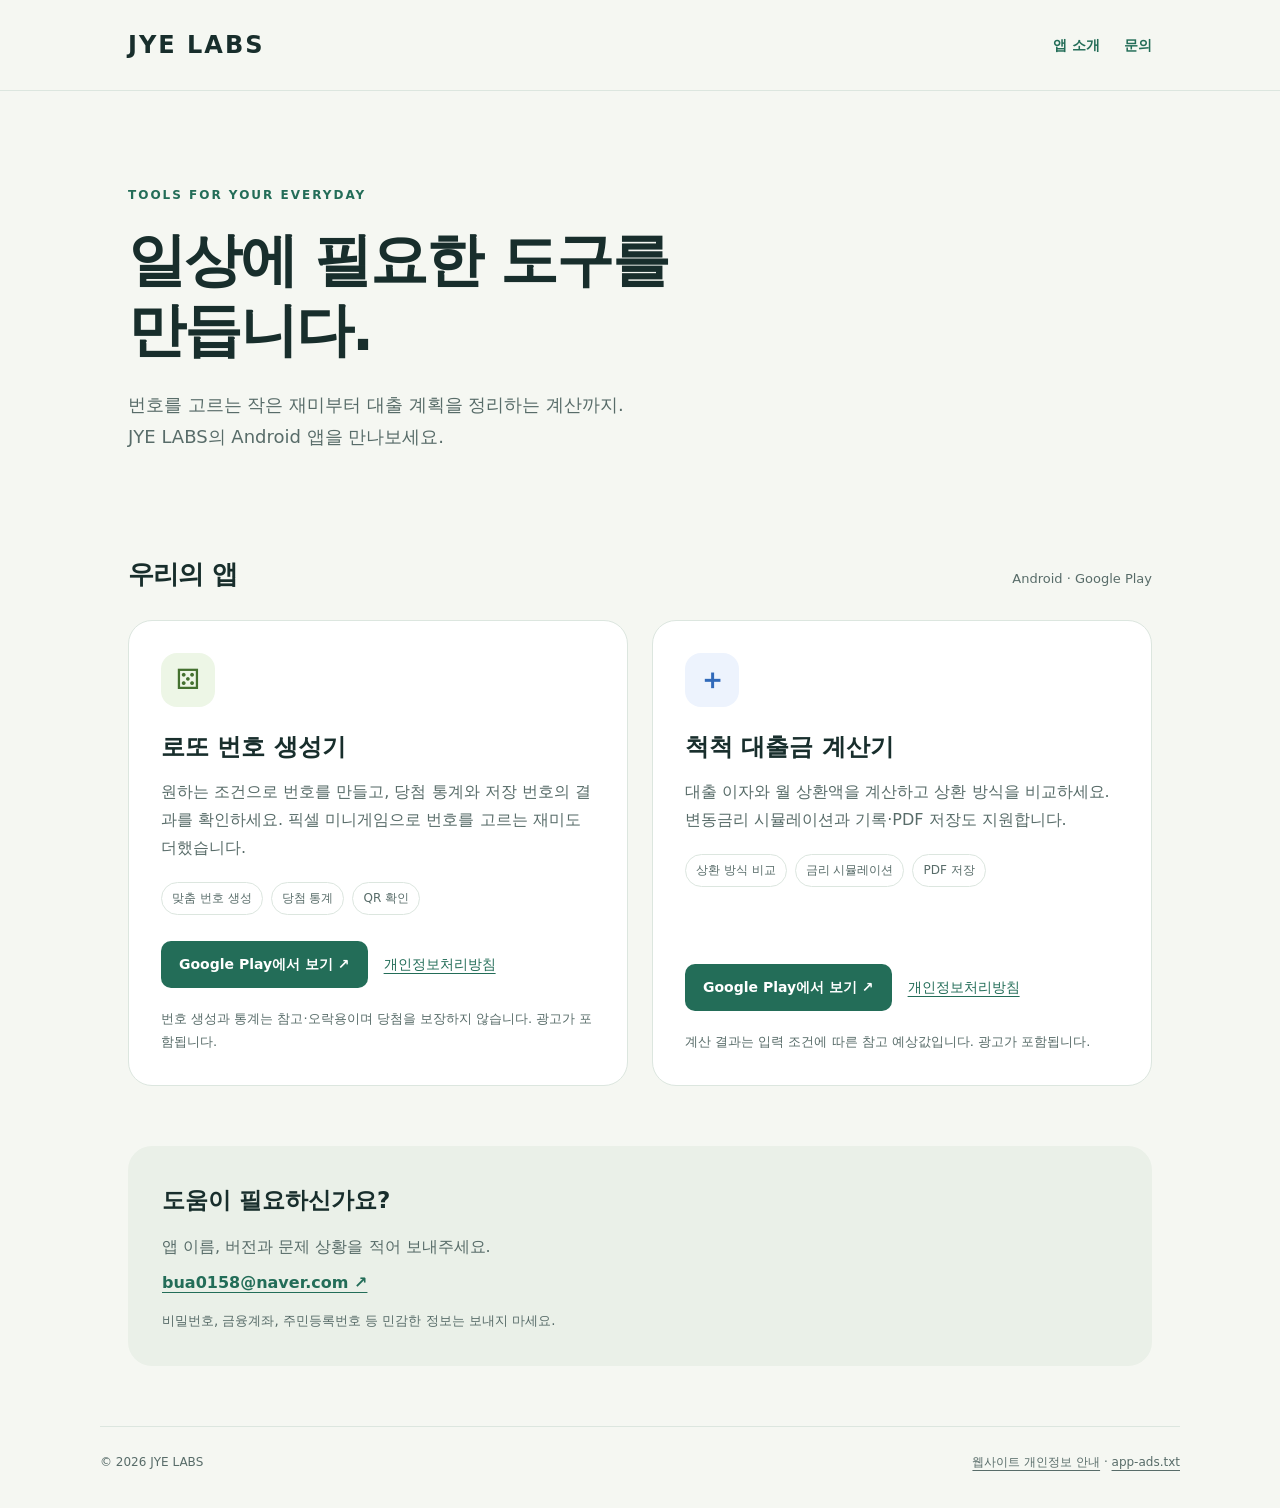
==== index.html @ 8f2f7859 "Publish JYE LABS developer site, app privacy pages and app-ads.txt" ====
<!doctype html><html lang="ko"><head><meta charset="utf-8"><meta name="viewport" content="width=device-width,initial-scale=1"><meta name="description" content="로또 번호 생성기와 척척 대출금 계산기의 공식 개발자 소개, 지원 및 개인정보처리방침"><meta name="color-scheme" content="light"><title>JYE LABS | 개발자 웹사이트</title><link rel="stylesheet" href="/styles.css"><link rel="icon" href="/favicon.svg" type="image/svg+xml"></head><body><header><div class="wrap nav"><a class="brand" href="/">JYE LABS</a><nav aria-label="주 메뉴"><a href="/#apps">앱 소개</a><a href="/#contact">문의</a></nav></div></header><main class="wrap"><section class="hero"><div class="eyebrow">TOOLS FOR YOUR EVERYDAY</div><h1>일상에 필요한 도구를<br>만듭니다.</h1><p>번호를 고르는 작은 재미부터 대출 계획을 정리하는 계산까지.<br>JYE LABS의 Android 앱을 만나보세요.</p></section><section id="apps"><div class="section-head"><h2>우리의 앱</h2><span>Android · Google Play</span></div><div class="grid"><article class="card"><div class="icon" aria-hidden="true">⚄</div><h3>로또 번호 생성기</h3><p>원하는 조건으로 번호를 만들고, 당첨 통계와 저장 번호의 결과를 확인하세요. 픽셀 미니게임으로 번호를 고르는 재미도 더했습니다.</p><div class="tags"><span class="tag">맞춤 번호 생성</span><span class="tag">당첨 통계</span><span class="tag">QR 확인</span></div><div class="links"><a class="button" href="https://play.google.com/store/apps/details?id=com.jyelabs.luckmasterlotto" rel="noopener noreferrer" target="_blank">Google Play에서 보기 ↗</a><a class="textlink" href="/privacy/lotto.html">개인정보처리방침</a></div><p class="note">번호 생성과 통계는 참고·오락용이며 당첨을 보장하지 않습니다. 광고가 포함됩니다.</p></article><article class="card"><div class="icon blue" aria-hidden="true">＋</div><h3>척척 대출금 계산기</h3><p>대출 이자와 월 상환액을 계산하고 상환 방식을 비교하세요. 변동금리 시뮬레이션과 기록·PDF 저장도 지원합니다.</p><div class="tags"><span class="tag">상환 방식 비교</span><span class="tag">금리 시뮬레이션</span><span class="tag">PDF 저장</span></div><div class="links"><a class="button" href="https://play.google.com/store/apps/details?id=com.aistudio.loancalculator.xqywt" rel="noopener noreferrer" target="_blank">Google Play에서 보기 ↗</a><a class="textlink" href="/privacy/loan.html">개인정보처리방침</a></div><p class="note">계산 결과는 입력 조건에 따른 참고 예상값입니다. 광고가 포함됩니다.</p></article></div></section><section class="support" id="contact"><h2>도움이 필요하신가요?</h2><p>앱 이름, 버전과 문제 상황을 적어 보내주세요.</p><a href="mailto:bua0158@naver.com">bua0158@naver.com ↗</a><small>비밀번호, 금융계좌, 주민등록번호 등 민감한 정보는 보내지 마세요.</small></section></main><footer class="wrap footer"><span>© 2026 JYE LABS</span><span><a href="/privacy/site.html">웹사이트 개인정보 안내</a> · <a href="/app-ads.txt">app-ads.txt</a></span></footer></body></html>
---- styles.css ----
:root{--ink:#182e2c;--muted:#586c69;--paper:#f5f7f2;--green:#236d58;--line:#dce6df;--white:#fff}*{box-sizing:border-box}html{scroll-behavior:smooth}body{margin:0;background:var(--paper);color:var(--ink);font:16px/1.75 system-ui,-apple-system,"Segoe UI","Malgun Gothic",sans-serif}a{color:var(--green);text-underline-offset:4px}a:focus-visible{outline:3px solid #e7aa35;outline-offset:5px}.wrap{max-width:1080px;margin:auto;padding:0 28px}header{border-bottom:1px solid var(--line)}.nav{display:flex;align-items:center;justify-content:space-between;gap:24px;min-height:90px}.brand{text-decoration:none;color:var(--ink);font-size:24px;letter-spacing:2px;font-weight:800}.nav nav{display:flex;gap:24px}.nav nav a{text-decoration:none;font-size:14px;font-weight:650}.hero{padding:94px 0 72px;max-width:790px}.eyebrow{color:var(--green);font-size:12px;font-weight:800;letter-spacing:2px}.hero h1{font-size:clamp(34px,5.5vw,58px);line-height:1.2;letter-spacing:-2px;margin:20px 0 24px}.hero p{color:var(--muted);max-width:620px;font-size:18px}.section-head{display:flex;justify-content:space-between;align-items:baseline;margin:10px 0 22px}.section-head h2{font-size:26px;letter-spacing:-.8px;margin:0}.section-head span{font-size:13px;color:var(--muted)}.grid{display:grid;grid-template-columns:1fr 1fr;gap:24px}.card{background:var(--white);border:1px solid var(--line);border-radius:24px;padding:32px;display:flex;flex-direction:column}.icon{width:54px;height:54px;border-radius:16px;background:#edf6e6;color:#44712f;display:grid;place-items:center;font-size:28px;font-weight:800}.icon.blue{background:#edf3fd;color:#316aba}.card h3{font-size:24px;line-height:1.4;margin:24px 0 14px}.card p{color:var(--muted);margin:0 0 20px}.tags{display:flex;flex-wrap:wrap;gap:8px;margin-bottom:26px}.tag{font-size:12px;border:1px solid var(--line);border-radius:99px;padding:5px 10px;color:var(--muted)}.links{display:flex;flex-wrap:wrap;gap:16px;align-items:center;margin-top:auto}.button{display:inline-block;background:var(--green);color:white;padding:11px 18px;border-radius:10px;text-decoration:none;font-size:14px;font-weight:700}.textlink{font-size:14px}.note{font-size:13px!important;padding-top:20px;margin-bottom:0!important}.support{margin:60px 0;background:#eaf0e8;border-radius:24px;padding:34px}.support h2{font-size:23px;margin:0 0 12px}.support p{color:var(--muted);margin:8px 0}.support a{font-weight:700}.support small{display:block;color:var(--muted);margin-top:12px}.footer{border-top:1px solid var(--line);margin-top:30px;padding:25px 0 35px;display:flex;justify-content:space-between;gap:20px;font-size:12px;color:var(--muted)}.footer a{color:var(--muted)}.policy{max-width:840px;padding-top:58px;padding-bottom:40px}.policy h1{font-size:clamp(27px,4vw,38px);line-height:1.3;letter-spacing:-1px}.policy .lede{font-size:17px;color:var(--muted)}.policy .meta{font-size:13px;color:var(--muted);padding-bottom:24px;border-bottom:1px solid var(--line)}.policy section{padding-top:20px}.policy h2{font-size:21px;margin-top:26px}.policy li{margin:8px 0}.policy p{margin:12px 0}.policy .callout{padding:20px;background:#eaf0e8;border-radius:12px}.policy .back{display:inline-block;margin-top:30px}@media(max-width:640px){.wrap{padding:0 20px}.nav{min-height:76px;gap:16px}.nav nav{gap:14px}.brand{font-size:20px}.nav nav a{font-size:12px}.hero{padding:58px 0 44px}.hero p{font-size:16px}.section-head{display:block}.section-head span{display:block;margin-top:8px}.grid{grid-template-columns:1fr}.card{padding:26px}.support{padding:26px;margin-top:36px}.footer{display:block}.footer>span{display:block;margin-bottom:10px}.policy{padding-top:30px}}
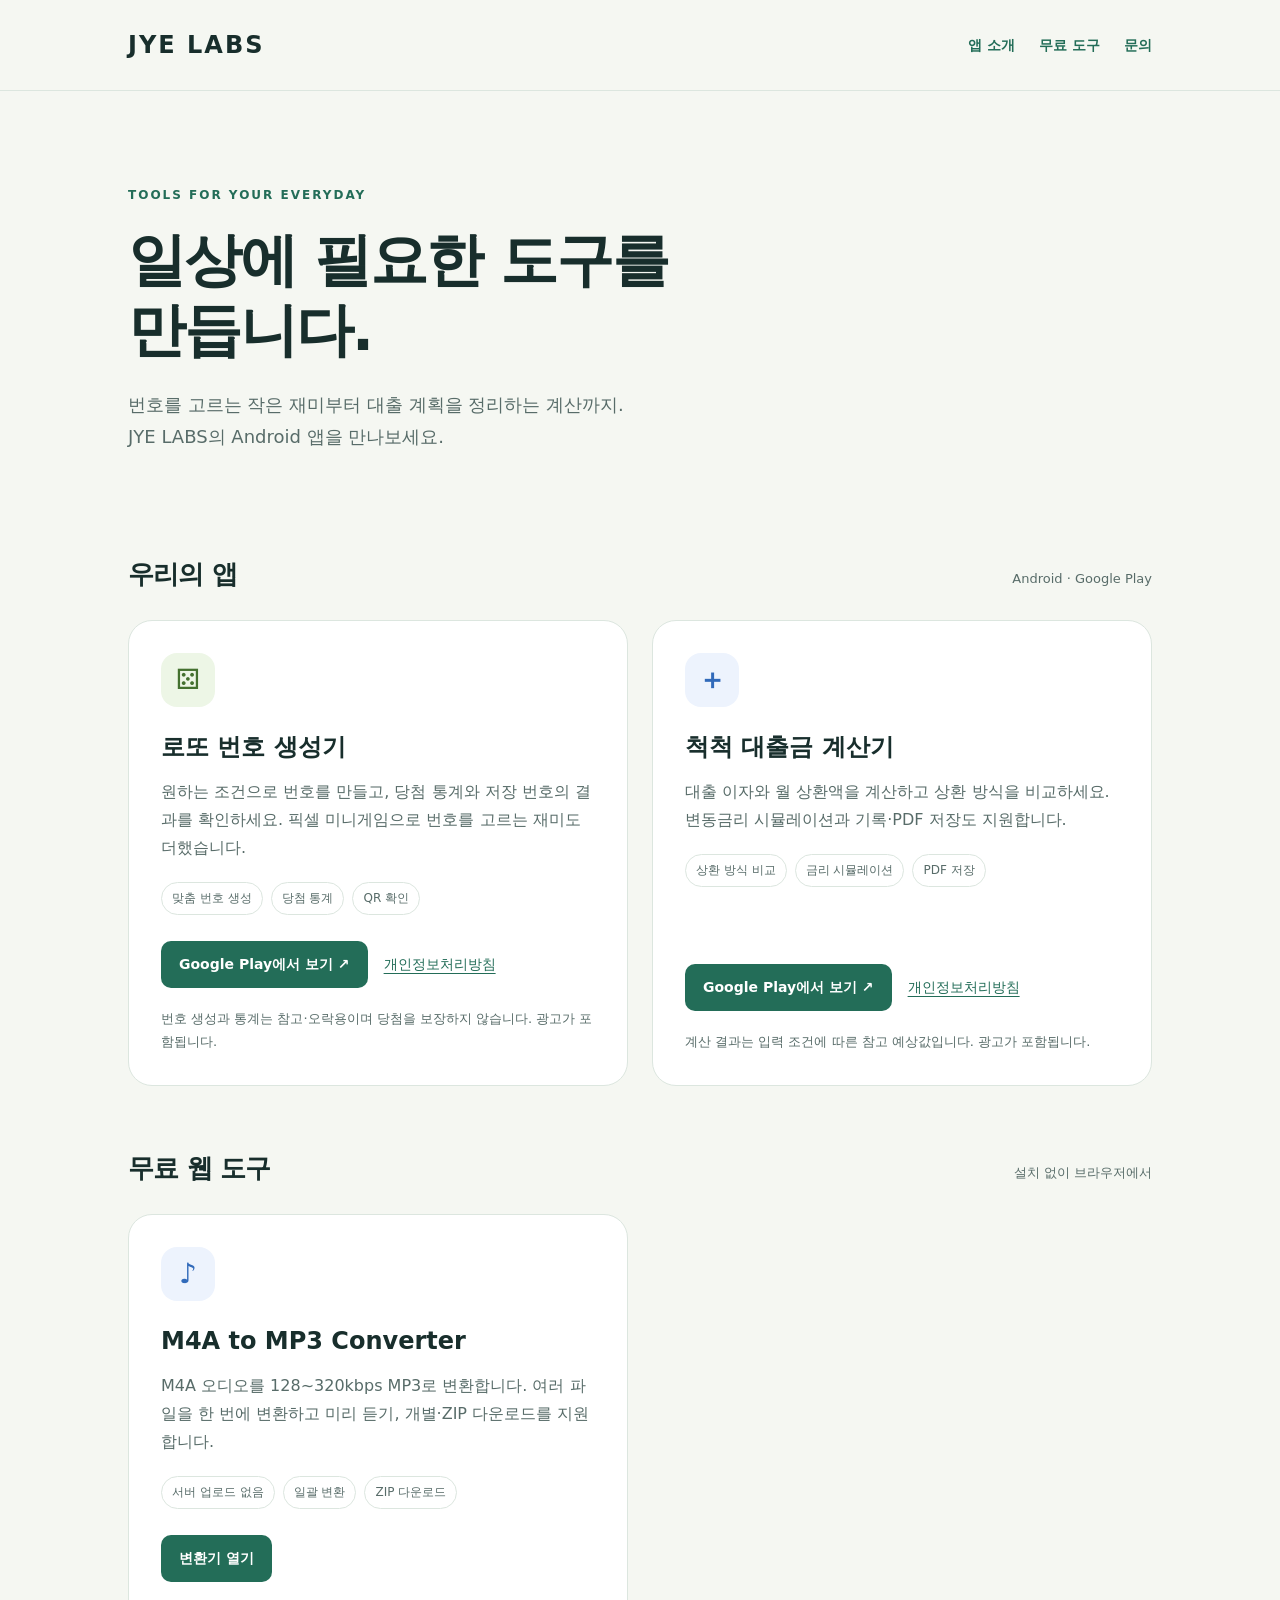
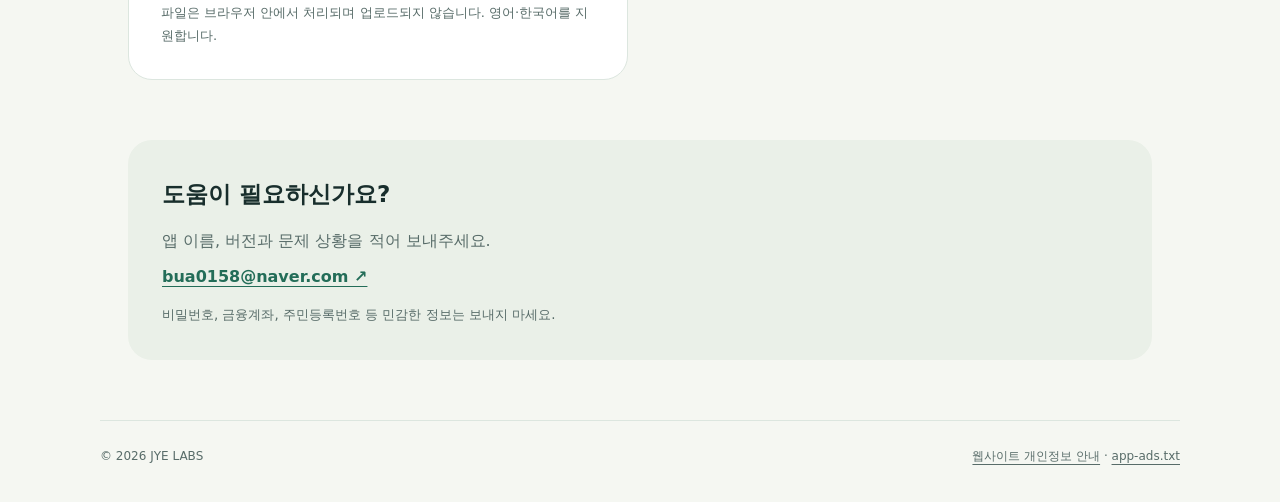
==== commit 7efb1ab9: "Add M4A to MP3 Converter free tool at /m4a-to-mp3/ Static build of yen-jye/m4a-to-mp3@d1df0ba. Adds " ====
--- a/index.html
+++ b/index.html
@@ -1 +1 @@
-<!doctype html><html lang="ko"><head><meta charset="utf-8"><meta name="viewport" content="width=device-width,initial-scale=1"><meta name="description" content="로또 번호 생성기와 척척 대출금 계산기의 공식 개발자 소개, 지원 및 개인정보처리방침"><meta name="color-scheme" content="light"><title>JYE LABS | 개발자 웹사이트</title><link rel="stylesheet" href="/styles.css"><link rel="icon" href="/favicon.svg" type="image/svg+xml"></head><body><header><div class="wrap nav"><a class="brand" href="/">JYE LABS</a><nav aria-label="주 메뉴"><a href="/#apps">앱 소개</a><a href="/#contact">문의</a></nav></div></header><main class="wrap"><section class="hero"><div class="eyebrow">TOOLS FOR YOUR EVERYDAY</div><h1>일상에 필요한 도구를<br>만듭니다.</h1><p>번호를 고르는 작은 재미부터 대출 계획을 정리하는 계산까지.<br>JYE LABS의 Android 앱을 만나보세요.</p></section><section id="apps"><div class="section-head"><h2>우리의 앱</h2><span>Android · Google Play</span></div><div class="grid"><article class="card"><div class="icon" aria-hidden="true">⚄</div><h3>로또 번호 생성기</h3><p>원하는 조건으로 번호를 만들고, 당첨 통계와 저장 번호의 결과를 확인하세요. 픽셀 미니게임으로 번호를 고르는 재미도 더했습니다.</p><div class="tags"><span class="tag">맞춤 번호 생성</span><span class="tag">당첨 통계</span><span class="tag">QR 확인</span></div><div class="links"><a class="button" href="https://play.google.com/store/apps/details?id=com.jyelabs.luckmasterlotto" rel="noopener noreferrer" target="_blank">Google Play에서 보기 ↗</a><a class="textlink" href="/privacy/lotto.html">개인정보처리방침</a></div><p class="note">번호 생성과 통계는 참고·오락용이며 당첨을 보장하지 않습니다. 광고가 포함됩니다.</p></article><article class="card"><div class="icon blue" aria-hidden="true">＋</div><h3>척척 대출금 계산기</h3><p>대출 이자와 월 상환액을 계산하고 상환 방식을 비교하세요. 변동금리 시뮬레이션과 기록·PDF 저장도 지원합니다.</p><div class="tags"><span class="tag">상환 방식 비교</span><span class="tag">금리 시뮬레이션</span><span class="tag">PDF 저장</span></div><div class="links"><a class="button" href="https://play.google.com/store/apps/details?id=com.aistudio.loancalculator.xqywt" rel="noopener noreferrer" target="_blank">Google Play에서 보기 ↗</a><a class="textlink" href="/privacy/loan.html">개인정보처리방침</a></div><p class="note">계산 결과는 입력 조건에 따른 참고 예상값입니다. 광고가 포함됩니다.</p></article></div></section><section class="support" id="contact"><h2>도움이 필요하신가요?</h2><p>앱 이름, 버전과 문제 상황을 적어 보내주세요.</p><a href="mailto:bua0158@naver.com">bua0158@naver.com ↗</a><small>비밀번호, 금융계좌, 주민등록번호 등 민감한 정보는 보내지 마세요.</small></section></main><footer class="wrap footer"><span>© 2026 JYE LABS</span><span><a href="/privacy/site.html">웹사이트 개인정보 안내</a> · <a href="/app-ads.txt">app-ads.txt</a></span></footer></body></html>+<!doctype html><html lang="ko"><head><meta charset="utf-8"><meta name="viewport" content="width=device-width,initial-scale=1"><meta name="color-scheme" content="light"><title>JYE LABS Android 앱·로또 번호 생성기·대출금 계산기</title><link rel="stylesheet" href="/styles.css"><link rel="icon" href="/favicon.svg" type="image/svg+xml"><meta name="description" content="JYE LABS Android 앱의 기능과 설치 링크를 확인하세요. 로또 번호 생성기와 척척 대출금 계산기의 공식 소개·지원·개인정보 안내입니다."><meta property="og:title" content="JYE LABS Android 앱·로또 번호 생성기·대출금 계산기"><meta property="og:description" content="JYE LABS Android 앱의 기능과 설치 링크를 확인하세요. 로또 번호 생성기와 척척 대출금 계산기의 공식 소개·지원·개인정보 안내입니다."><meta property="og:url" content="https://io.jyelabs.com/"><meta property="og:locale" content="ko_KR"><meta name="twitter:title" content="JYE LABS Android 앱·로또 번호 생성기·대출금 계산기"><meta name="twitter:description" content="JYE LABS Android 앱의 기능과 설치 링크를 확인하세요. 로또 번호 생성기와 척척 대출금 계산기의 공식 소개·지원·개인정보 안내입니다."><meta name="twitter:url" content="https://io.jyelabs.com/"><link rel="canonical" href="https://io.jyelabs.com/"><meta name="robots" content="index,follow,max-image-preview:large"></head><body><header><div class="wrap nav"><a class="brand" href="/">JYE LABS</a><nav aria-label="주 메뉴"><a href="/#apps">앱 소개</a><a href="/#tools">무료 도구</a><a href="/#contact">문의</a></nav></div></header><main class="wrap"><section class="hero"><div class="eyebrow">TOOLS FOR YOUR EVERYDAY</div><h1>일상에 필요한 도구를<br>만듭니다.</h1><p>번호를 고르는 작은 재미부터 대출 계획을 정리하는 계산까지.<br>JYE LABS의 Android 앱을 만나보세요.</p></section><section id="apps"><div class="section-head"><h2>우리의 앱</h2><span>Android · Google Play</span></div><div class="grid"><article class="card"><div class="icon" aria-hidden="true">⚄</div><h3>로또 번호 생성기</h3><p>원하는 조건으로 번호를 만들고, 당첨 통계와 저장 번호의 결과를 확인하세요. 픽셀 미니게임으로 번호를 고르는 재미도 더했습니다.</p><div class="tags"><span class="tag">맞춤 번호 생성</span><span class="tag">당첨 통계</span><span class="tag">QR 확인</span></div><div class="links"><a class="button" href="https://play.google.com/store/apps/details?id=com.jyelabs.luckmasterlotto" rel="noopener noreferrer" target="_blank">Google Play에서 보기 ↗</a><a class="textlink" href="/privacy/lotto.html">개인정보처리방침</a></div><p class="note">번호 생성과 통계는 참고·오락용이며 당첨을 보장하지 않습니다. 광고가 포함됩니다.</p></article><article class="card"><div class="icon blue" aria-hidden="true">＋</div><h3>척척 대출금 계산기</h3><p>대출 이자와 월 상환액을 계산하고 상환 방식을 비교하세요. 변동금리 시뮬레이션과 기록·PDF 저장도 지원합니다.</p><div class="tags"><span class="tag">상환 방식 비교</span><span class="tag">금리 시뮬레이션</span><span class="tag">PDF 저장</span></div><div class="links"><a class="button" href="https://play.google.com/store/apps/details?id=com.aistudio.loancalculator.xqywt" rel="noopener noreferrer" target="_blank">Google Play에서 보기 ↗</a><a class="textlink" href="/privacy/loan.html">개인정보처리방침</a></div><p class="note">계산 결과는 입력 조건에 따른 참고 예상값입니다. 광고가 포함됩니다.</p></article></div></section><section id="tools" class="tools"><div class="section-head"><h2>무료 웹 도구</h2><span>설치 없이 브라우저에서</span></div><div class="grid"><article class="card"><div class="icon blue" aria-hidden="true">♪</div><h3>M4A to MP3 Converter</h3><p>M4A 오디오를 128~320kbps MP3로 변환합니다. 여러 파일을 한 번에 변환하고 미리 듣기, 개별·ZIP 다운로드를 지원합니다.</p><div class="tags"><span class="tag">서버 업로드 없음</span><span class="tag">일괄 변환</span><span class="tag">ZIP 다운로드</span></div><div class="links"><a class="button" href="/m4a-to-mp3/">변환기 열기</a></div><p class="note">파일은 브라우저 안에서 처리되며 업로드되지 않습니다. 영어·한국어를 지원합니다.</p></article></div></section><section class="support" id="contact"><h2>도움이 필요하신가요?</h2><p>앱 이름, 버전과 문제 상황을 적어 보내주세요.</p><a href="mailto:bua0158@naver.com">bua0158@naver.com ↗</a><small>비밀번호, 금융계좌, 주민등록번호 등 민감한 정보는 보내지 마세요.</small></section></main><footer class="wrap footer"><span>© 2026 JYE LABS</span><span><a href="/privacy/site.html">웹사이트 개인정보 안내</a> · <a href="/app-ads.txt">app-ads.txt</a></span></footer></body></html>
--- a/styles.css
+++ b/styles.css
@@ -1 +1 @@
-:root{--ink:#182e2c;--muted:#586c69;--paper:#f5f7f2;--green:#236d58;--line:#dce6df;--white:#fff}*{box-sizing:border-box}html{scroll-behavior:smooth}body{margin:0;background:var(--paper);color:var(--ink);font:16px/1.75 system-ui,-apple-system,"Segoe UI","Malgun Gothic",sans-serif}a{color:var(--green);text-underline-offset:4px}a:focus-visible{outline:3px solid #e7aa35;outline-offset:5px}.wrap{max-width:1080px;margin:auto;padding:0 28px}header{border-bottom:1px solid var(--line)}.nav{display:flex;align-items:center;justify-content:space-between;gap:24px;min-height:90px}.brand{text-decoration:none;color:var(--ink);font-size:24px;letter-spacing:2px;font-weight:800}.nav nav{display:flex;gap:24px}.nav nav a{text-decoration:none;font-size:14px;font-weight:650}.hero{padding:94px 0 72px;max-width:790px}.eyebrow{color:var(--green);font-size:12px;font-weight:800;letter-spacing:2px}.hero h1{font-size:clamp(34px,5.5vw,58px);line-height:1.2;letter-spacing:-2px;margin:20px 0 24px}.hero p{color:var(--muted);max-width:620px;font-size:18px}.section-head{display:flex;justify-content:space-between;align-items:baseline;margin:10px 0 22px}.section-head h2{font-size:26px;letter-spacing:-.8px;margin:0}.section-head span{font-size:13px;color:var(--muted)}.grid{display:grid;grid-template-columns:1fr 1fr;gap:24px}.card{background:var(--white);border:1px solid var(--line);border-radius:24px;padding:32px;display:flex;flex-direction:column}.icon{width:54px;height:54px;border-radius:16px;background:#edf6e6;color:#44712f;display:grid;place-items:center;font-size:28px;font-weight:800}.icon.blue{background:#edf3fd;color:#316aba}.card h3{font-size:24px;line-height:1.4;margin:24px 0 14px}.card p{color:var(--muted);margin:0 0 20px}.tags{display:flex;flex-wrap:wrap;gap:8px;margin-bottom:26px}.tag{font-size:12px;border:1px solid var(--line);border-radius:99px;padding:5px 10px;color:var(--muted)}.links{display:flex;flex-wrap:wrap;gap:16px;align-items:center;margin-top:auto}.button{display:inline-block;background:var(--green);color:white;padding:11px 18px;border-radius:10px;text-decoration:none;font-size:14px;font-weight:700}.textlink{font-size:14px}.note{font-size:13px!important;padding-top:20px;margin-bottom:0!important}.support{margin:60px 0;background:#eaf0e8;border-radius:24px;padding:34px}.support h2{font-size:23px;margin:0 0 12px}.support p{color:var(--muted);margin:8px 0}.support a{font-weight:700}.support small{display:block;color:var(--muted);margin-top:12px}.footer{border-top:1px solid var(--line);margin-top:30px;padding:25px 0 35px;display:flex;justify-content:space-between;gap:20px;font-size:12px;color:var(--muted)}.footer a{color:var(--muted)}.policy{max-width:840px;padding-top:58px;padding-bottom:40px}.policy h1{font-size:clamp(27px,4vw,38px);line-height:1.3;letter-spacing:-1px}.policy .lede{font-size:17px;color:var(--muted)}.policy .meta{font-size:13px;color:var(--muted);padding-bottom:24px;border-bottom:1px solid var(--line)}.policy section{padding-top:20px}.policy h2{font-size:21px;margin-top:26px}.policy li{margin:8px 0}.policy p{margin:12px 0}.policy .callout{padding:20px;background:#eaf0e8;border-radius:12px}.policy .back{display:inline-block;margin-top:30px}@media(max-width:640px){.wrap{padding:0 20px}.nav{min-height:76px;gap:16px}.nav nav{gap:14px}.brand{font-size:20px}.nav nav a{font-size:12px}.hero{padding:58px 0 44px}.hero p{font-size:16px}.section-head{display:block}.section-head span{display:block;margin-top:8px}.grid{grid-template-columns:1fr}.card{padding:26px}.support{padding:26px;margin-top:36px}.footer{display:block}.footer>span{display:block;margin-bottom:10px}.policy{padding-top:30px}}+:root{--ink:#182e2c;--muted:#586c69;--paper:#f5f7f2;--green:#236d58;--line:#dce6df;--white:#fff}*{box-sizing:border-box}html{scroll-behavior:smooth}body{margin:0;background:var(--paper);color:var(--ink);font:16px/1.75 system-ui,-apple-system,"Segoe UI","Malgun Gothic",sans-serif}a{color:var(--green);text-underline-offset:4px}a:focus-visible{outline:3px solid #e7aa35;outline-offset:5px}.wrap{max-width:1080px;margin:auto;padding:0 28px}header{border-bottom:1px solid var(--line)}.nav{display:flex;align-items:center;justify-content:space-between;gap:24px;min-height:90px}.brand{text-decoration:none;color:var(--ink);font-size:24px;letter-spacing:2px;font-weight:800}.nav nav{display:flex;gap:24px}.nav nav a{text-decoration:none;font-size:14px;font-weight:650}.hero{padding:94px 0 72px;max-width:790px}.eyebrow{color:var(--green);font-size:12px;font-weight:800;letter-spacing:2px}.hero h1{font-size:clamp(34px,5.5vw,58px);line-height:1.2;letter-spacing:-2px;margin:20px 0 24px}.hero p{color:var(--muted);max-width:620px;font-size:18px}.section-head{display:flex;justify-content:space-between;align-items:baseline;margin:10px 0 22px}.section-head h2{font-size:26px;letter-spacing:-.8px;margin:0}.section-head span{font-size:13px;color:var(--muted)}.grid{display:grid;grid-template-columns:1fr 1fr;gap:24px}.card{background:var(--white);border:1px solid var(--line);border-radius:24px;padding:32px;display:flex;flex-direction:column}.icon{width:54px;height:54px;border-radius:16px;background:#edf6e6;color:#44712f;display:grid;place-items:center;font-size:28px;font-weight:800}.icon.blue{background:#edf3fd;color:#316aba}.card h3{font-size:24px;line-height:1.4;margin:24px 0 14px}.card p{color:var(--muted);margin:0 0 20px}.tags{display:flex;flex-wrap:wrap;gap:8px;margin-bottom:26px}.tag{font-size:12px;border:1px solid var(--line);border-radius:99px;padding:5px 10px;color:var(--muted)}.links{display:flex;flex-wrap:wrap;gap:16px;align-items:center;margin-top:auto}.button{display:inline-block;background:var(--green);color:white;padding:11px 18px;border-radius:10px;text-decoration:none;font-size:14px;font-weight:700}.textlink{font-size:14px}.note{font-size:13px!important;padding-top:20px;margin-bottom:0!important}.tools{margin-top:60px}.support{margin:60px 0;background:#eaf0e8;border-radius:24px;padding:34px}.support h2{font-size:23px;margin:0 0 12px}.support p{color:var(--muted);margin:8px 0}.support a{font-weight:700}.support small{display:block;color:var(--muted);margin-top:12px}.footer{border-top:1px solid var(--line);margin-top:30px;padding:25px 0 35px;display:flex;justify-content:space-between;gap:20px;font-size:12px;color:var(--muted)}.footer a{color:var(--muted)}.policy{max-width:840px;padding-top:58px;padding-bottom:40px}.policy h1{font-size:clamp(27px,4vw,38px);line-height:1.3;letter-spacing:-1px}.policy .lede{font-size:17px;color:var(--muted)}.policy .meta{font-size:13px;color:var(--muted);padding-bottom:24px;border-bottom:1px solid var(--line)}.policy section{padding-top:20px}.policy h2{font-size:21px;margin-top:26px}.policy li{margin:8px 0}.policy p{margin:12px 0}.policy .callout{padding:20px;background:#eaf0e8;border-radius:12px}.policy .back{display:inline-block;margin-top:30px}@media(max-width:640px){.wrap{padding:0 20px}.nav{min-height:76px;gap:16px}.nav nav{gap:14px}.brand{font-size:20px}.nav nav a{font-size:12px}.hero{padding:58px 0 44px}.hero p{font-size:16px}.section-head{display:block}.section-head span{display:block;margin-top:8px}.grid{grid-template-columns:1fr}.card{padding:26px}.support{padding:26px;margin-top:36px}.footer{display:block}.footer>span{display:block;margin-bottom:10px}.policy{padding-top:30px}}
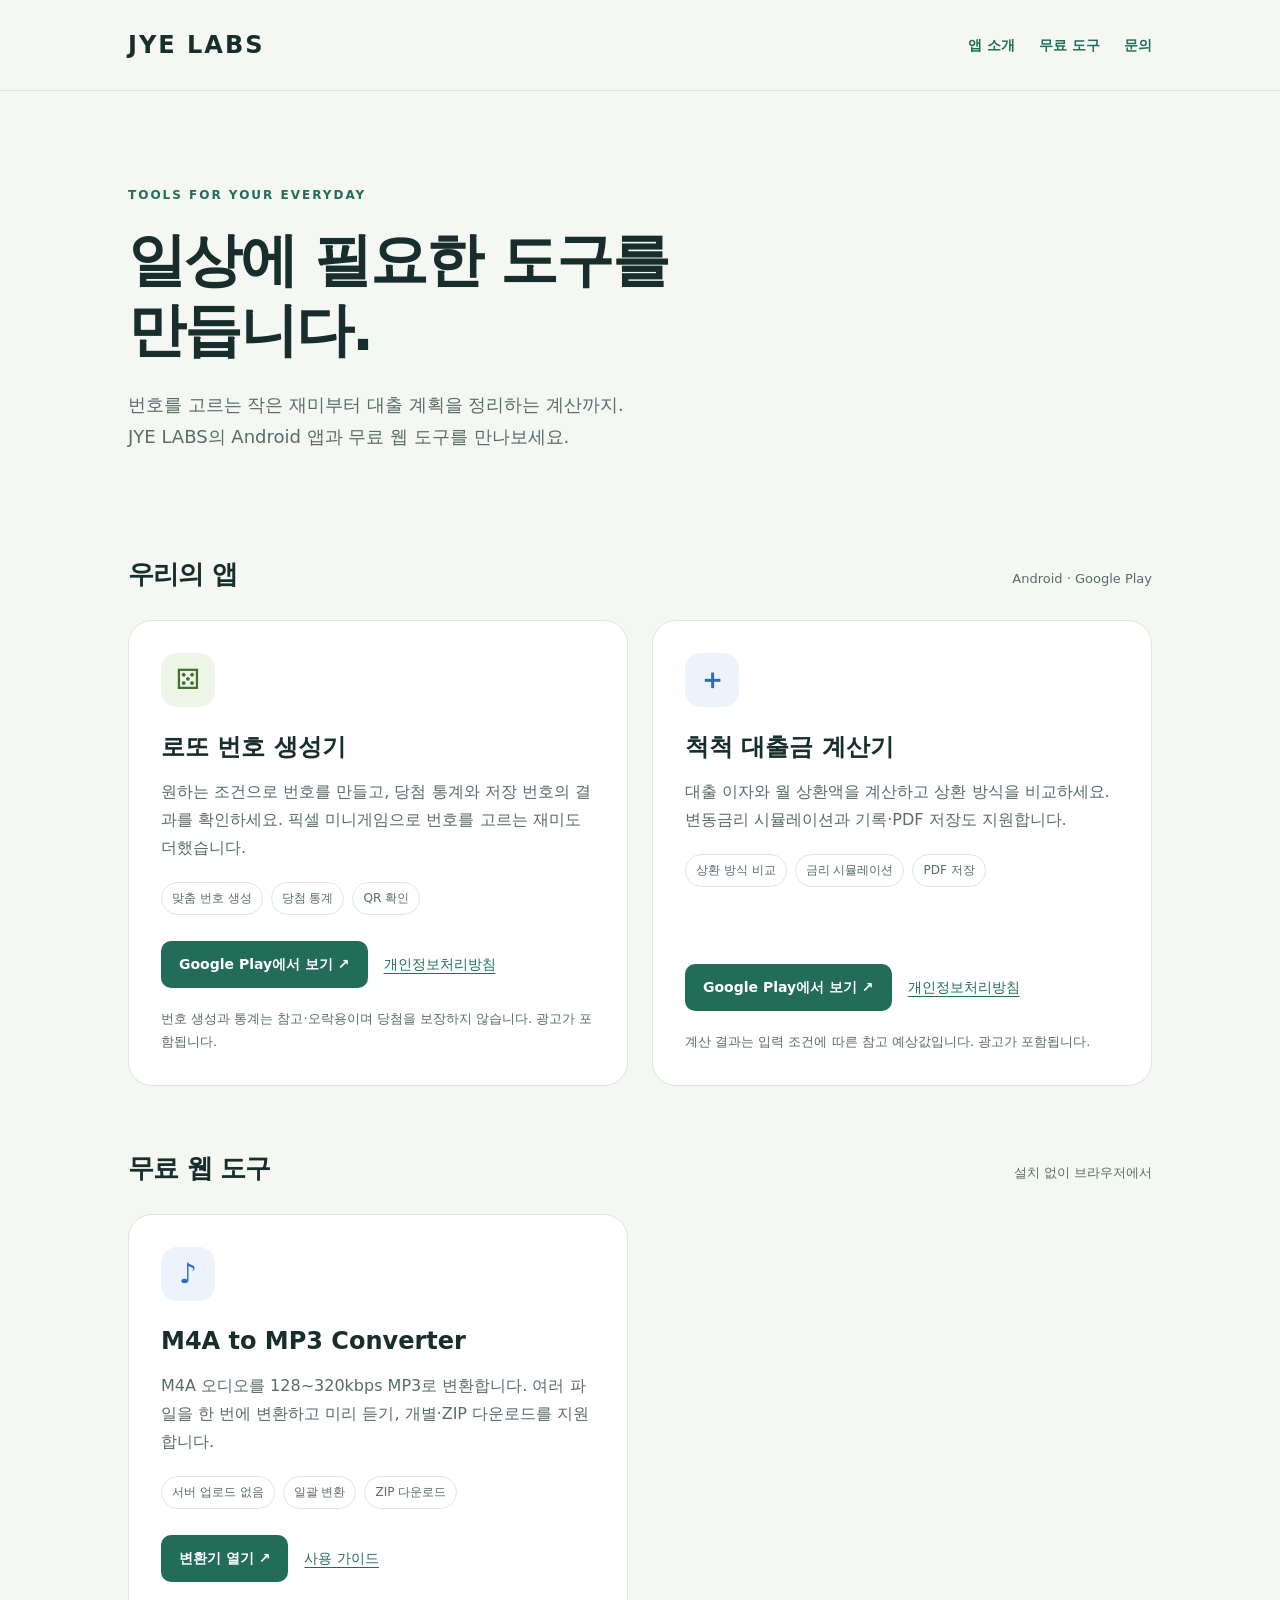
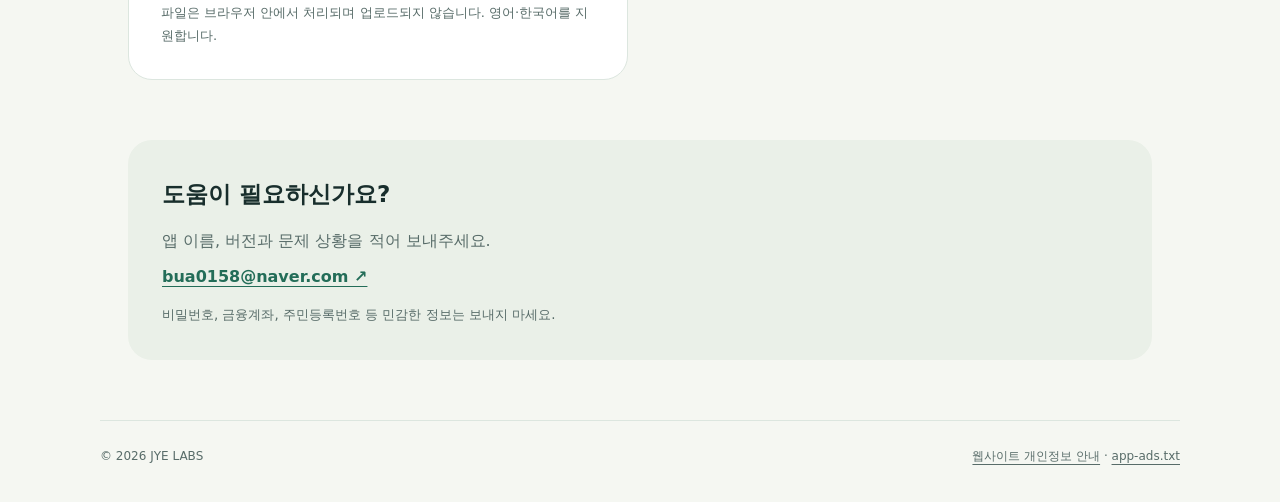
==== commit 07d50cb4: "Link M4A to MP3 Converter at www.m4amp3.jyelabs.com and add user guide - Home: free tools section li" ====
--- a/index.html
+++ b/index.html
@@ -1 +1 @@
-<!doctype html><html lang="ko"><head><meta charset="utf-8"><meta name="viewport" content="width=device-width,initial-scale=1"><meta name="color-scheme" content="light"><title>JYE LABS Android 앱·로또 번호 생성기·대출금 계산기</title><link rel="stylesheet" href="/styles.css"><link rel="icon" href="/favicon.svg" type="image/svg+xml"><meta name="description" content="JYE LABS Android 앱의 기능과 설치 링크를 확인하세요. 로또 번호 생성기와 척척 대출금 계산기의 공식 소개·지원·개인정보 안내입니다."><meta property="og:title" content="JYE LABS Android 앱·로또 번호 생성기·대출금 계산기"><meta property="og:description" content="JYE LABS Android 앱의 기능과 설치 링크를 확인하세요. 로또 번호 생성기와 척척 대출금 계산기의 공식 소개·지원·개인정보 안내입니다."><meta property="og:url" content="https://io.jyelabs.com/"><meta property="og:locale" content="ko_KR"><meta name="twitter:title" content="JYE LABS Android 앱·로또 번호 생성기·대출금 계산기"><meta name="twitter:description" content="JYE LABS Android 앱의 기능과 설치 링크를 확인하세요. 로또 번호 생성기와 척척 대출금 계산기의 공식 소개·지원·개인정보 안내입니다."><meta name="twitter:url" content="https://io.jyelabs.com/"><link rel="canonical" href="https://io.jyelabs.com/"><meta name="robots" content="index,follow,max-image-preview:large"></head><body><header><div class="wrap nav"><a class="brand" href="/">JYE LABS</a><nav aria-label="주 메뉴"><a href="/#apps">앱 소개</a><a href="/#tools">무료 도구</a><a href="/#contact">문의</a></nav></div></header><main class="wrap"><section class="hero"><div class="eyebrow">TOOLS FOR YOUR EVERYDAY</div><h1>일상에 필요한 도구를<br>만듭니다.</h1><p>번호를 고르는 작은 재미부터 대출 계획을 정리하는 계산까지.<br>JYE LABS의 Android 앱을 만나보세요.</p></section><section id="apps"><div class="section-head"><h2>우리의 앱</h2><span>Android · Google Play</span></div><div class="grid"><article class="card"><div class="icon" aria-hidden="true">⚄</div><h3>로또 번호 생성기</h3><p>원하는 조건으로 번호를 만들고, 당첨 통계와 저장 번호의 결과를 확인하세요. 픽셀 미니게임으로 번호를 고르는 재미도 더했습니다.</p><div class="tags"><span class="tag">맞춤 번호 생성</span><span class="tag">당첨 통계</span><span class="tag">QR 확인</span></div><div class="links"><a class="button" href="https://play.google.com/store/apps/details?id=com.jyelabs.luckmasterlotto" rel="noopener noreferrer" target="_blank">Google Play에서 보기 ↗</a><a class="textlink" href="/privacy/lotto.html">개인정보처리방침</a></div><p class="note">번호 생성과 통계는 참고·오락용이며 당첨을 보장하지 않습니다. 광고가 포함됩니다.</p></article><article class="card"><div class="icon blue" aria-hidden="true">＋</div><h3>척척 대출금 계산기</h3><p>대출 이자와 월 상환액을 계산하고 상환 방식을 비교하세요. 변동금리 시뮬레이션과 기록·PDF 저장도 지원합니다.</p><div class="tags"><span class="tag">상환 방식 비교</span><span class="tag">금리 시뮬레이션</span><span class="tag">PDF 저장</span></div><div class="links"><a class="button" href="https://play.google.com/store/apps/details?id=com.aistudio.loancalculator.xqywt" rel="noopener noreferrer" target="_blank">Google Play에서 보기 ↗</a><a class="textlink" href="/privacy/loan.html">개인정보처리방침</a></div><p class="note">계산 결과는 입력 조건에 따른 참고 예상값입니다. 광고가 포함됩니다.</p></article></div></section><section id="tools" class="tools"><div class="section-head"><h2>무료 웹 도구</h2><span>설치 없이 브라우저에서</span></div><div class="grid"><article class="card"><div class="icon blue" aria-hidden="true">♪</div><h3>M4A to MP3 Converter</h3><p>M4A 오디오를 128~320kbps MP3로 변환합니다. 여러 파일을 한 번에 변환하고 미리 듣기, 개별·ZIP 다운로드를 지원합니다.</p><div class="tags"><span class="tag">서버 업로드 없음</span><span class="tag">일괄 변환</span><span class="tag">ZIP 다운로드</span></div><div class="links"><a class="button" href="/m4a-to-mp3/">변환기 열기</a></div><p class="note">파일은 브라우저 안에서 처리되며 업로드되지 않습니다. 영어·한국어를 지원합니다.</p></article></div></section><section class="support" id="contact"><h2>도움이 필요하신가요?</h2><p>앱 이름, 버전과 문제 상황을 적어 보내주세요.</p><a href="mailto:bua0158@naver.com">bua0158@naver.com ↗</a><small>비밀번호, 금융계좌, 주민등록번호 등 민감한 정보는 보내지 마세요.</small></section></main><footer class="wrap footer"><span>© 2026 JYE LABS</span><span><a href="/privacy/site.html">웹사이트 개인정보 안내</a> · <a href="/app-ads.txt">app-ads.txt</a></span></footer></body></html>+<!doctype html><html lang="ko"><head><meta charset="utf-8"><meta name="viewport" content="width=device-width,initial-scale=1"><meta name="color-scheme" content="light"><title>JYE LABS Android 앱·로또 번호 생성기·대출금 계산기</title><link rel="stylesheet" href="/styles.css"><link rel="icon" href="/favicon.svg" type="image/svg+xml"><meta name="description" content="JYE LABS Android 앱의 기능과 설치 링크를 확인하세요. 로또 번호 생성기와 척척 대출금 계산기의 공식 소개·지원·개인정보 안내입니다."><meta property="og:title" content="JYE LABS Android 앱·로또 번호 생성기·대출금 계산기"><meta property="og:description" content="JYE LABS Android 앱의 기능과 설치 링크를 확인하세요. 로또 번호 생성기와 척척 대출금 계산기의 공식 소개·지원·개인정보 안내입니다."><meta property="og:url" content="https://io.jyelabs.com/"><meta property="og:locale" content="ko_KR"><meta name="twitter:title" content="JYE LABS Android 앱·로또 번호 생성기·대출금 계산기"><meta name="twitter:description" content="JYE LABS Android 앱의 기능과 설치 링크를 확인하세요. 로또 번호 생성기와 척척 대출금 계산기의 공식 소개·지원·개인정보 안내입니다."><meta name="twitter:url" content="https://io.jyelabs.com/"><link rel="canonical" href="https://io.jyelabs.com/"><meta name="robots" content="index,follow,max-image-preview:large"></head><body><header><div class="wrap nav"><a class="brand" href="/">JYE LABS</a><nav aria-label="주 메뉴"><a href="/#apps">앱 소개</a><a href="/#tools">무료 도구</a><a href="/#contact">문의</a></nav></div></header><main class="wrap"><section class="hero"><div class="eyebrow">TOOLS FOR YOUR EVERYDAY</div><h1>일상에 필요한 도구를<br>만듭니다.</h1><p>번호를 고르는 작은 재미부터 대출 계획을 정리하는 계산까지.<br>JYE LABS의 Android 앱과 무료 웹 도구를 만나보세요.</p></section><section id="apps"><div class="section-head"><h2>우리의 앱</h2><span>Android · Google Play</span></div><div class="grid"><article class="card"><div class="icon" aria-hidden="true">⚄</div><h3>로또 번호 생성기</h3><p>원하는 조건으로 번호를 만들고, 당첨 통계와 저장 번호의 결과를 확인하세요. 픽셀 미니게임으로 번호를 고르는 재미도 더했습니다.</p><div class="tags"><span class="tag">맞춤 번호 생성</span><span class="tag">당첨 통계</span><span class="tag">QR 확인</span></div><div class="links"><a class="button" href="https://play.google.com/store/apps/details?id=com.jyelabs.luckmasterlotto" rel="noopener noreferrer" target="_blank">Google Play에서 보기 ↗</a><a class="textlink" href="/privacy/lotto.html">개인정보처리방침</a></div><p class="note">번호 생성과 통계는 참고·오락용이며 당첨을 보장하지 않습니다. 광고가 포함됩니다.</p></article><article class="card"><div class="icon blue" aria-hidden="true">＋</div><h3>척척 대출금 계산기</h3><p>대출 이자와 월 상환액을 계산하고 상환 방식을 비교하세요. 변동금리 시뮬레이션과 기록·PDF 저장도 지원합니다.</p><div class="tags"><span class="tag">상환 방식 비교</span><span class="tag">금리 시뮬레이션</span><span class="tag">PDF 저장</span></div><div class="links"><a class="button" href="https://play.google.com/store/apps/details?id=com.aistudio.loancalculator.xqywt" rel="noopener noreferrer" target="_blank">Google Play에서 보기 ↗</a><a class="textlink" href="/privacy/loan.html">개인정보처리방침</a></div><p class="note">계산 결과는 입력 조건에 따른 참고 예상값입니다. 광고가 포함됩니다.</p></article></div></section><section id="tools" class="tools"><div class="section-head"><h2>무료 웹 도구</h2><span>설치 없이 브라우저에서</span></div><div class="grid"><article class="card"><div class="icon blue" aria-hidden="true">♪</div><h3>M4A to MP3 Converter</h3><p>M4A 오디오를 128~320kbps MP3로 변환합니다. 여러 파일을 한 번에 변환하고 미리 듣기, 개별·ZIP 다운로드를 지원합니다.</p><div class="tags"><span class="tag">서버 업로드 없음</span><span class="tag">일괄 변환</span><span class="tag">ZIP 다운로드</span></div><div class="links"><a class="button" href="https://www.m4amp3.jyelabs.com/">변환기 열기 ↗</a><a class="textlink" href="/guides/m4a-to-mp3.html">사용 가이드</a></div><p class="note">파일은 브라우저 안에서 처리되며 업로드되지 않습니다. 영어·한국어를 지원합니다.</p></article></div></section><section class="support" id="contact"><h2>도움이 필요하신가요?</h2><p>앱 이름, 버전과 문제 상황을 적어 보내주세요.</p><a href="mailto:bua0158@naver.com">bua0158@naver.com ↗</a><small>비밀번호, 금융계좌, 주민등록번호 등 민감한 정보는 보내지 마세요.</small></section></main><footer class="wrap footer"><span>© 2026 JYE LABS</span><span><a href="/privacy/site.html">웹사이트 개인정보 안내</a> · <a href="/app-ads.txt">app-ads.txt</a></span></footer></body></html>
